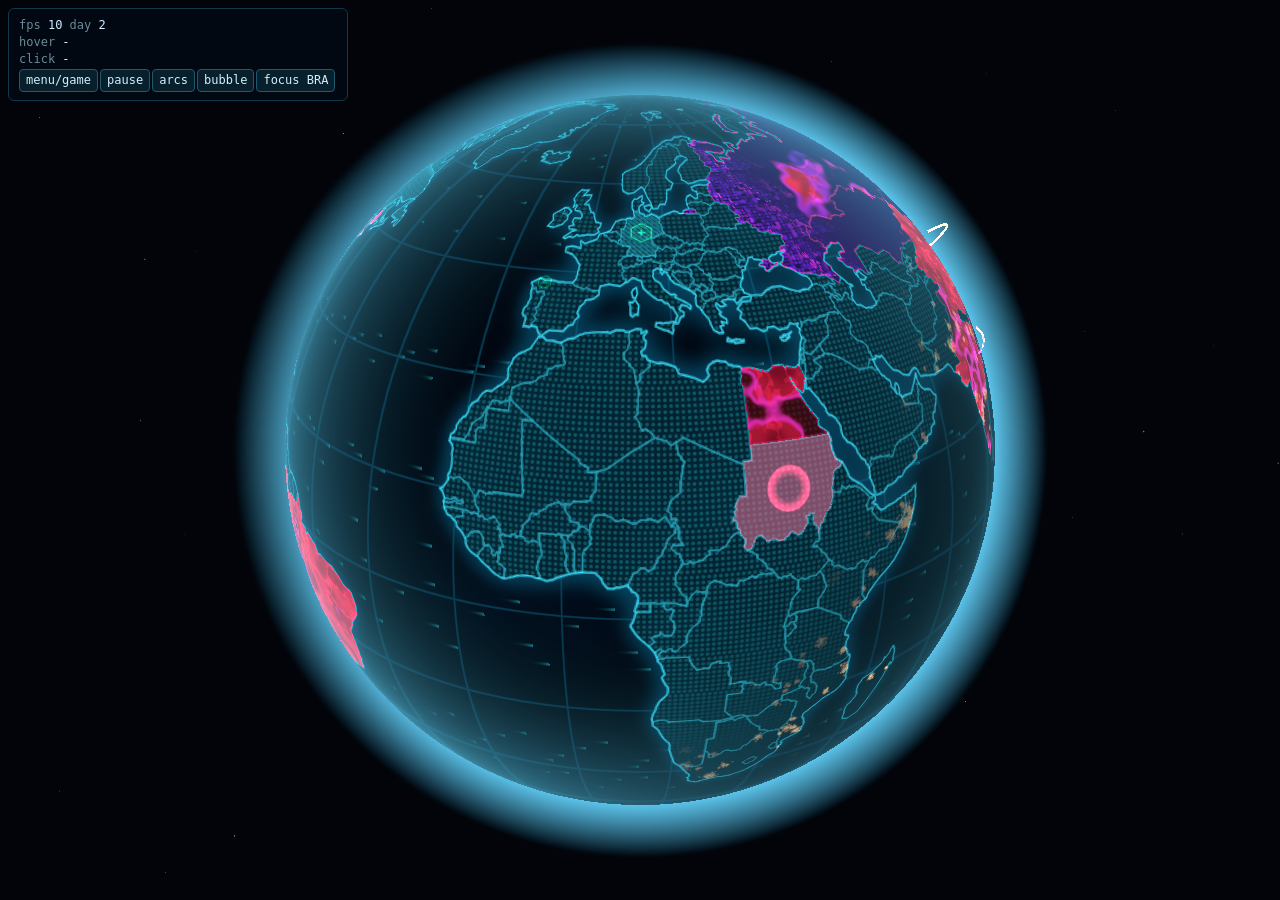
==== dev/globe.html @ ac85dbeb "WIP: first working sim, globe and UI modules from parallel builders Co-Authored-By: Claude Opus 5.5 " ====
<!doctype html>
<html lang="en">
<head>
<meta charset="utf-8">
<meta name="viewport" content="width=device-width, initial-scale=1, viewport-fit=cover">
<title>Globe Harness</title>
<style>
  :root { color-scheme: dark; --fg: #cfefff; --dim: #6c8a99; --bg: #020409; }
  html, body { height: 100%; margin: 0; background: var(--bg); color: var(--fg); font: 12px/1.4 ui-monospace, SFMono-Regular, Menlo, Consolas, monospace; overflow: hidden; }
  #globe { position: fixed; inset: 0; }
  #hud { position: fixed; left: 8px; top: 8px; padding: 8px 10px; background: rgba(2,10,20,.75); border: 1px solid #12394a; border-radius: 6px; pointer-events: auto; max-width: 320px; }
  #hud button { font: inherit; background: #08202c; color: var(--fg); border: 1px solid #1e5a70; border-radius: 4px; padding: 2px 6px; margin: 2px 2px 0 0; cursor: pointer; }
  #tip { position: fixed; pointer-events: none; padding: 3px 6px; background: rgba(0,0,0,.8); border: 1px solid #3de0ff; border-radius: 4px; display: none; }
  .k { color: var(--dim); }
</style>
<script type="importmap">
{ "imports": { "three": "../vendor/three/three.module.js", "three/addons/": "../vendor/three/addons/" } }
</script>
</head>
<body>
<div id="globe"></div>
<div id="hud">
  <div><span class="k">fps</span> <span id="fps">-</span> <span class="k">day</span> <span id="day">-</span></div>
  <div><span class="k">hover</span> <span id="hov">-</span></div>
  <div><span class="k">click</span> <span id="clk">-</span></div>
  <div>
    <button id="menu">menu/game</button><button id="pause">pause</button><button id="arc">arcs</button><button id="bub">bubble</button><button id="sel">focus BRA</button>
  </div>
</div>
<div id="tip"></div>
<script type="module" src="./globe-harness.js"></script>
</body>
</html>
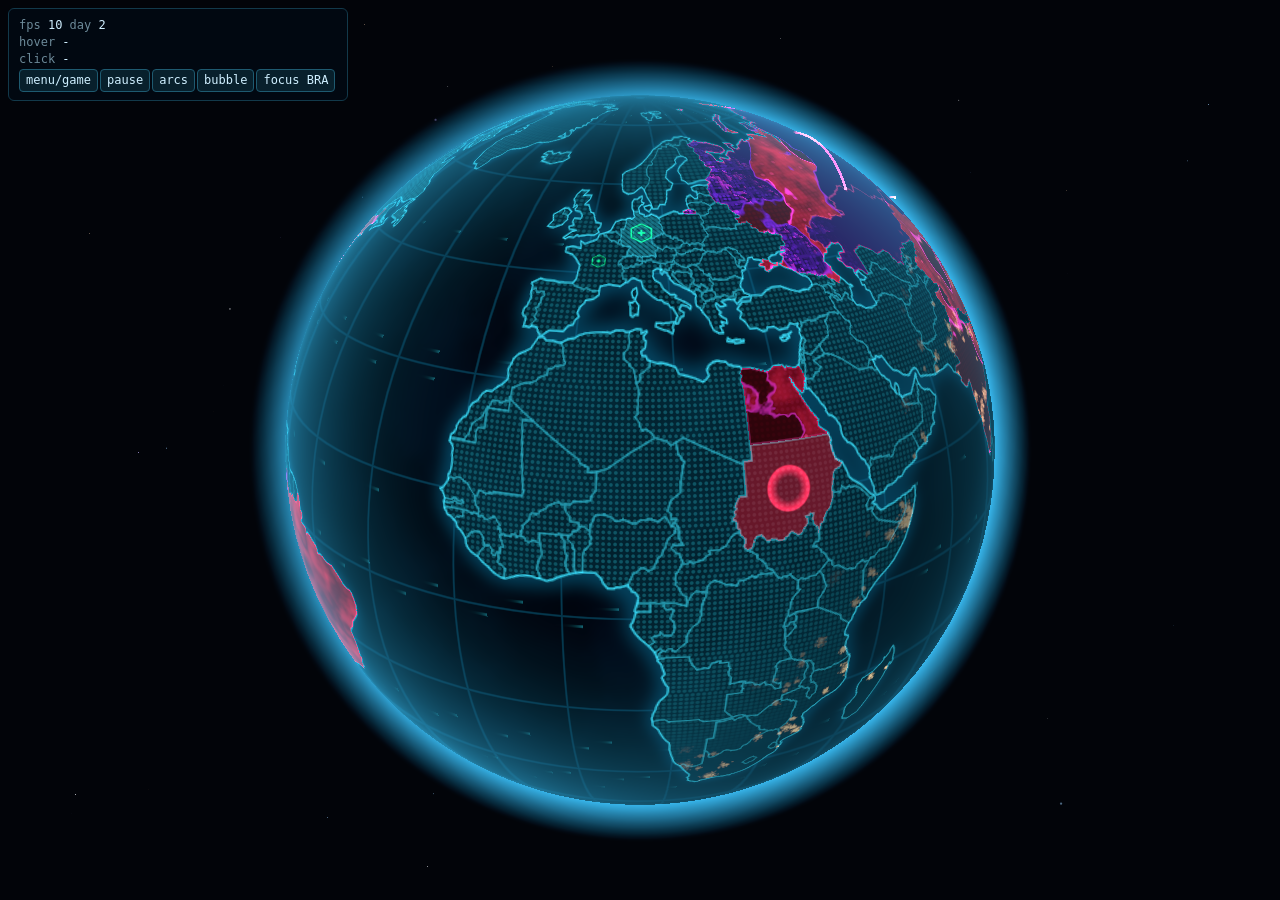
==== commit d1e883fa: "Calm news ticker, toasts and HUD motion Co-Authored-By: Claude Opus 5.5 <noreply@anthropic.com> Clau" ====
--- a/dev/globe.html
+++ b/dev/globe.html
@@ -4,6 +4,7 @@
 <meta charset="utf-8">
 <meta name="viewport" content="width=device-width, initial-scale=1, viewport-fit=cover">
 <title>Globe Harness</title>
+<link rel="icon" href="data:,">
 <style>
   :root { color-scheme: dark; --fg: #cfefff; --dim: #6c8a99; --bg: #020409; }
   html, body { height: 100%; margin: 0; background: var(--bg); color: var(--fg); font: 12px/1.4 ui-monospace, SFMono-Regular, Menlo, Consolas, monospace; overflow: hidden; }
